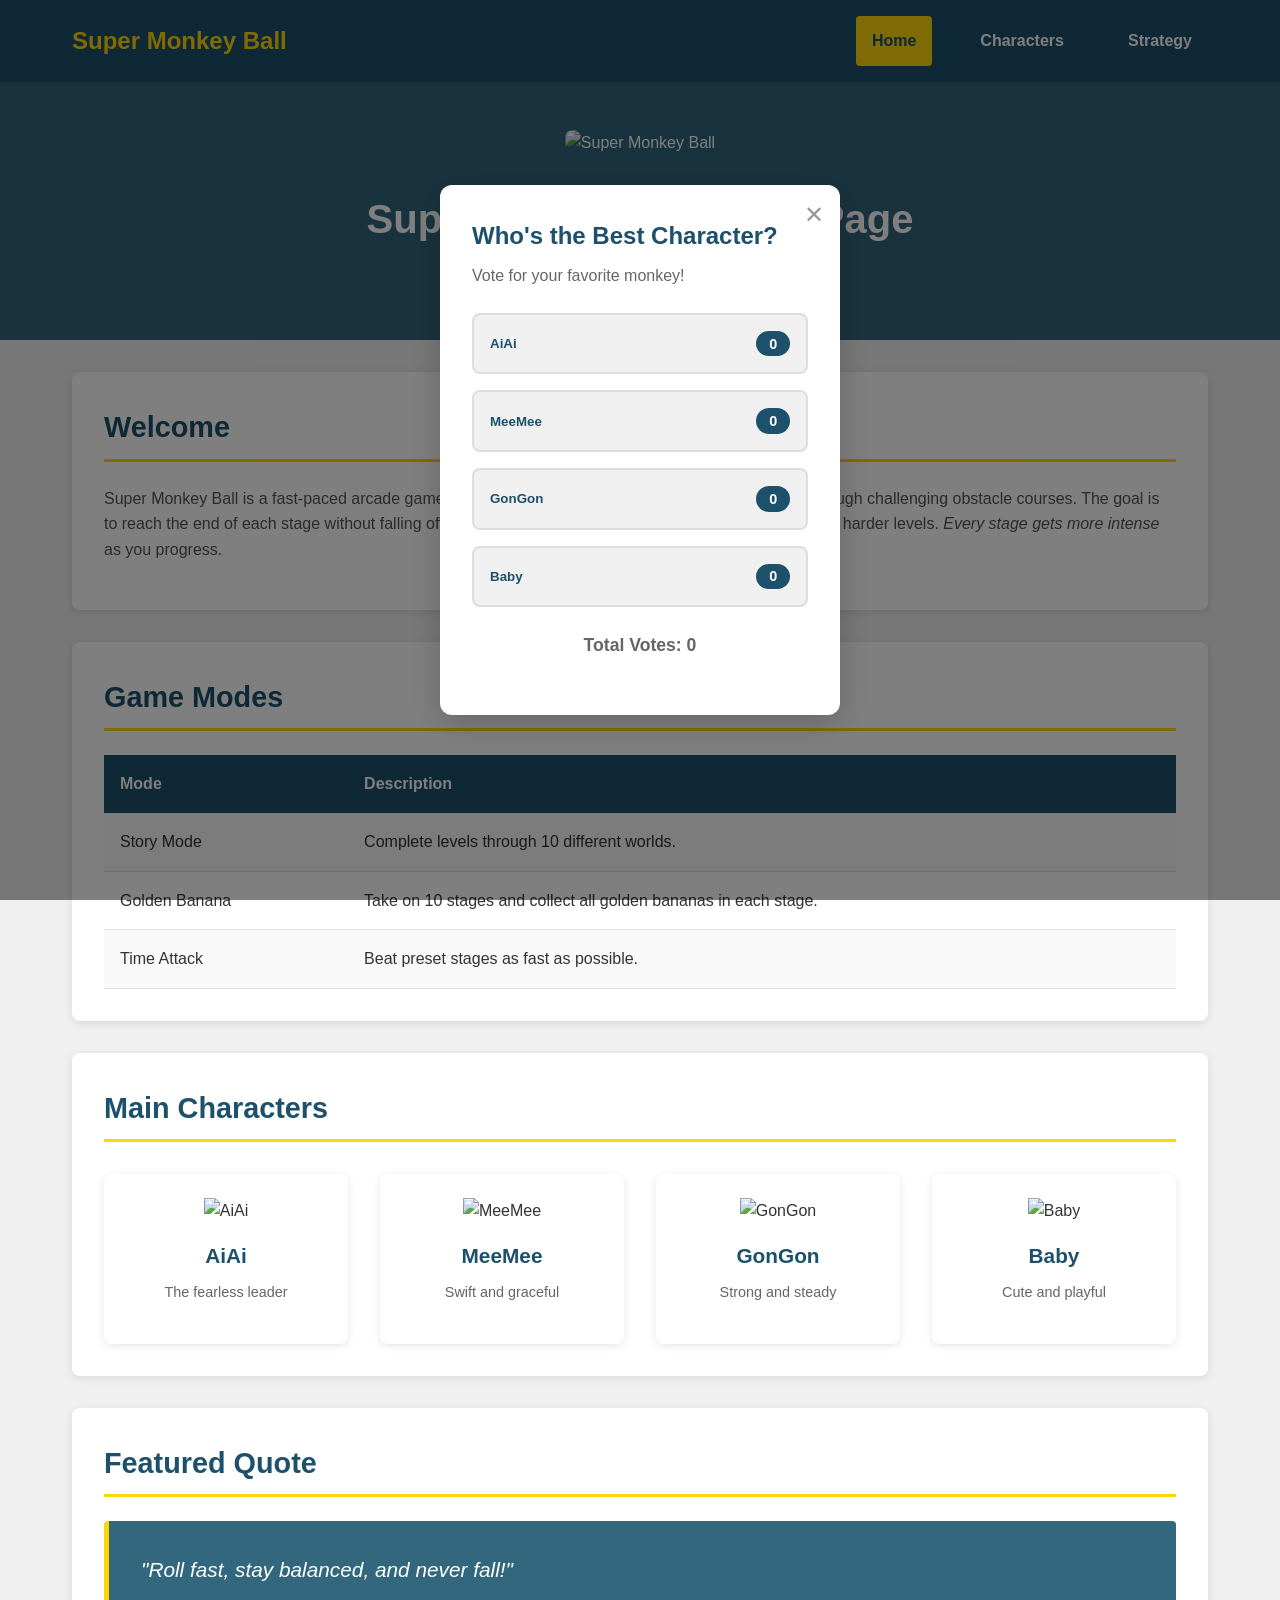
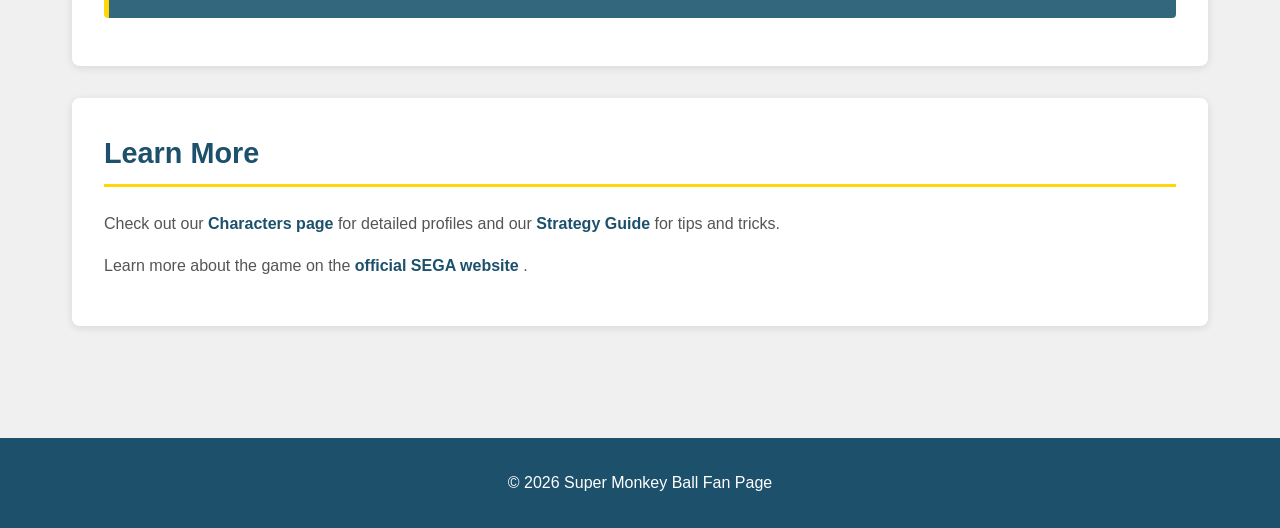
==== index.html @ 5df1671c "big change" ====
<!DOCTYPE html>
<html lang="en">
<head>
    <meta charset="UTF-8">
    <meta name="viewport" content="width=device-width, initial-scale=1.0">
    <title>Super Monkey Ball Fan Page</title>
    <link rel="stylesheet" href="styles.css">
</head>
 
<body>
    <nav class="navbar">
        <div class="nav-container">
            <div class="logo">Super Monkey Ball</div>
            <ul class="nav-links">
                <li><a href="index.html" class="active">Home</a></li>
                <li><a href="characters.html">Characters</a></li>
                <li><a href="strategy.html">Strategy</a></li>
            </ul>
        </div>
    </nav>
 
    <header>
        <img src="https://assets.nintendo.com/image/upload/c_fill,w_1200/q_auto:best/f_auto/dpr_2.0/store/software/switch/70010000032056/c6011fb28aaae46f72438d72462bf6c32a86473451c15233cfb8859028956b07" alt="Super Monkey Ball" class="header-image">
        <h1>Super Monkey Ball Fan Page</h1>
        <h2>The Ultimate Monkey Adventure</h2>
    </header>
 
    <main class="container">
        <section>
            <h2>Welcome</h2>
            <p>
                Super Monkey Ball is a fast-paced arcade game where you guide monkeys inside transparent balls through challenging obstacle courses. The goal is to reach the end of each stage without falling off. 
                <b>This game requires skill and patience</b>, especially on harder levels. 
                <i>Every stage gets more intense</i> as you progress.
            </p>
        </section>
 
        <section>
            <h2>Game Modes</h2>
            <table>
                <tr>
                    <th>Mode</th>
                    <th>Description</th>
                </tr>
                <tr>
                    <td>Story Mode</td>
                    <td>Complete levels through 10 different worlds.</td>
                </tr>
                <tr>
                    <td>Golden Banana</td>
                    <td>Take on 10 stages and collect all golden bananas in each stage.</td>
                </tr>
                <tr>
                    <td>Time Attack</td>
                    <td>Beat preset stages as fast as possible.</td>
                </tr>
            </table>
        </section>
 
        <section>
            <h2>Main Characters</h2>
            <div class="characters-grid">
                <div class="character" onmouseover="this.querySelector('img').src='Images/aiai.gif'" onmouseout="this.querySelector('img').src='https://bananapedia.wiki.gg/images/thumb/AiAiBR2024.webp/300px-AiAiBR2024.webp?881cb6'">
                    <img src="https://bananapedia.wiki.gg/images/thumb/AiAiBR2024.webp/300px-AiAiBR2024.webp?881cb6" alt="AiAi">
                    <h3>AiAi</h3>
                    <p>The fearless leader</p>
                </div>
                <div class="character" onmouseover="this.querySelector('img').src='Images/meme.gif'" onmouseout="this.querySelector('img').src='https://static.wikia.nocookie.net/supermonkeyball/images/f/f0/MeeMee_SMB3D-2.png/revision/latest?cb=20150226001448'">
                    <img src="https://static.wikia.nocookie.net/supermonkeyball/images/f/f0/MeeMee_SMB3D-2.png/revision/latest?cb=20150226001448" alt="MeeMee">
                    <h3>MeeMee</h3>
                    <p>Swift and graceful</p>
                </div>
                <div class="character" onmouseover="this.querySelector('img').src='Images/gongon.gif'" onmouseout="this.querySelector('img').src='https://bananapedia.wiki.gg/images/GonGonBR24.webp?f4a90c'">
                    <img src="https://bananapedia.wiki.gg/images/GonGonBR24.webp?f4a90c" alt="GonGon">
                    <h3>GonGon</h3>
                    <p>Strong and steady</p>
                </div>
                <div class="character" onmouseover="this.querySelector('img').src='Images/baby.gif'" onmouseout="this.querySelector('img').src='https://static.wikia.nocookie.net/supermonkeyball/images/1/16/7a7a2103befd8aefa815bb9f9ae39bff-1.png/revision/latest?cb=20230211093350'">
                    <img src="https://static.wikia.nocookie.net/supermonkeyball/images/1/16/7a7a2103befd8aefa815bb9f9ae39bff-1.png/revision/latest?cb=20230211093350" alt="Baby">
                    <h3>Baby</h3>
                    <p>Cute and playful</p>
                </div>
            </div>
        </section>
 
        <section>
            <h2>Featured Quote</h2>
            <blockquote>
                "Roll fast, stay balanced, and never fall!"
            </blockquote>
        </section>
 
        <section>
            <h2>Learn More</h2>
            <p>
                Check out our <a href="characters.html">Characters page</a> for detailed profiles and our <a href="strategy.html">Strategy Guide</a> for tips and tricks.
            </p>
            <p>
                Learn more about the game on the 
                <a href="https://www.sega.com/super-monkey-ball/super-monkey-ball-banana-mania" target="_blank">
                    official SEGA website
                </a>.
            </p>
        </section>
    </main>
 
    <!-- Character Poll Popup -->
    <div id="pollModal" class="poll-modal">
        <div class="poll-content">
            <button class="close-poll" onclick="closePoll()">✕</button>
            <h3>Who's the Best Character?</h3>
            <p>Vote for your favorite monkey!</p>
            
            <div class="poll-options">
                <button class="poll-btn" onclick="vote('aiai')">
                    <span>AiAi</span>
                    <span class="vote-count" id="aiai-votes">0</span>
                </button>
                <button class="poll-btn" onclick="vote('meme')">
                    <span>MeeMee</span>
                    <span class="vote-count" id="meme-votes">0</span>
                </button>
                <button class="poll-btn" onclick="vote('gongon')">
                    <span>GonGon</span>
                    <span class="vote-count" id="gongon-votes">0</span>
                </button>
                <button class="poll-btn" onclick="vote('baby')">
                    <span>Baby</span>
                    <span class="vote-count" id="baby-votes">0</span>
                </button>
            </div>
            
            <p class="total-votes">Total Votes: <span id="total-votes">0</span></p>
        </div>
    </div>
 
    <script>
        // Initialize poll votes from localStorage
        function initPoll() {
            const votes = {
                aiai: parseInt(localStorage.getItem('aiai_votes') || '0'),
                meme: parseInt(localStorage.getItem('meme_votes') || '0'),
                gongon: parseInt(localStorage.getItem('gongon_votes') || '0'),
                baby: parseInt(localStorage.getItem('baby_votes') || '0')
            };
            
            document.getElementById('aiai-votes').textContent = votes.aiai;
            document.getElementById('meme-votes').textContent = votes.meme;
            document.getElementById('gongon-votes').textContent = votes.gongon;
            document.getElementById('baby-votes').textContent = votes.baby;
            
            const total = votes.aiai + votes.meme + votes.gongon + votes.baby;
            document.getElementById('total-votes').textContent = total;
        }
        
        function vote(character) {
            // Check if user has already voted
            if (localStorage.getItem('has_voted') === 'true') {
                alert('Thanks for the vote!');
                return;
            }
            
            const currentVotes = parseInt(localStorage.getItem(character + '_votes') || '0');
            localStorage.setItem(character + '_votes', currentVotes + 1);
            localStorage.setItem('has_voted', 'true');
            
            // Show thank you message
            showThankYou();
            initPoll();
        }
        
        function showThankYou() {
            const subtitle = document.querySelector('.poll-content p:first-of-type');
            const pollOptions = document.querySelector('.poll-options');
            
            subtitle.style.display = 'none';
            pollOptions.style.display = 'none';
            
            const thankYou = document.createElement('div');
            thankYou.className = 'thank-you-message';
            thankYou.innerHTML = '<p>Thanks for the vote!</p><p style="font-size: 0.9rem; color: #999; margin-top: 0.5rem;">Right now there\'s no server to store these votes, but it\'s the spirit that counts!</p>';
            
            const pollContent = document.querySelector('.poll-content');
            const h3 = pollContent.querySelector('h3');
            h3.parentNode.insertBefore(thankYou, h3.nextSibling);
        }
        
        function closePoll() {
            document.getElementById('pollModal').style.display = 'none';
        }
        
        // Show poll on page load
        window.onload = function() {
            initPoll();
            document.getElementById('pollModal').style.display = 'flex';
            
            // If user already voted
            if (localStorage.getItem('has_voted') === 'true') {
                showThankYou();
            }
        };
    </script>
 
    <footer>
        <p>&copy; 2026 Super Monkey Ball Fan Page</p>
    </footer>
 
</body>
</html>
---- styles.css ----
* {
    margin: 0;
    padding: 0;
    box-sizing: border-box;
}
 
body {
    font-family: Arial, sans-serif;
    background-color: #f0f0f0;
    color: #333;
    line-height: 1.6;
}
 
/* Navigation */
.navbar {
    background-color: #1d506b;
    padding: 1rem 0;
    position: sticky;
    top: 0;
    z-index: 1000;
    box-shadow: 0 2px 5px rgba(0, 0, 0, 0.1);
}
 
.nav-container {
    max-width: 1200px;
    margin: 0 auto;
    padding: 0 2rem;
    display: flex;
    justify-content: space-between;
    align-items: center;
}
 
.logo {
    font-size: 1.5rem;
    font-weight: bold;
    color: #ffd60a;
}
 
.nav-links {
    display: flex;
    list-style: none;
    gap: 2rem;
}
 
.nav-links a {
    color: white;
    text-decoration: none;
    font-weight: 600;
    padding: 0.75rem 1rem;
    border-radius: 4px;
    transition: all 0.3s ease;
    display: block;
}
 
.nav-links a:hover {
    background-color: #ffd60a;
    color: #1d506b;
    transform: translateY(-2px);
    box-shadow: 0 4px 8px rgba(0, 0, 0, 0.2);
}
 
.nav-links a.active {
    background-color: #ffd60a;
    color: #1d506b;
}
 
/* Header */
header {
    background-color: #33677d;
    color: white;
    padding: 3rem 2rem;
    text-align: center;
}
 
header img {
    width: 400px;
    height: 200px;
    object-fit: cover;
    margin-bottom: 2rem;
    border-radius: 8px;
}
 
header h1 {
    font-size: 2.5rem;
    margin-bottom: 0.5rem;
}
 
header h2 {
    font-size: 1.3rem;
    font-weight: normal;
    color: #ffd60a;
}
 
/* Container */
.container {
    max-width: 1200px;
    margin: 0 auto;
    padding: 2rem;
}
 
/* Sections */
section {
    background-color: white;
    margin-bottom: 2rem;
    padding: 2rem;
    border-radius: 8px;
    box-shadow: 0 2px 8px rgba(0, 0, 0, 0.1);
}
 
section h2 {
    color: #1d506b;
    margin-bottom: 1.5rem;
    font-size: 1.8rem;
    border-bottom: 3px solid #ffd60a;
    padding-bottom: 0.5rem;
}
 
section p {
    margin-bottom: 1rem;
    color: #555;
}
 
section ul {
    margin-left: 2rem;
    margin-bottom: 1rem;
}
 
section li {
    margin-bottom: 0.5rem;
    color: #555;
}
 
/* Links */
a {
    color: #1d506b;
    text-decoration: none;
    font-weight: 600;
}
 
a:hover {
    text-decoration: underline;
    color: #ff6b35;
}
 
/* Table */
table {
    width: 100%;
    border-collapse: collapse;
    margin-top: 1rem;
}
 
th {
    background-color: #1d506b;
    color: white;
    padding: 1rem;
    text-align: left;
}
 
td {
    padding: 1rem;
    border-bottom: 1px solid #ddd;
}
 
tr:nth-child(even) {
    background-color: #f9f9f9;
}
 
tr:hover {
    background-color: #f0f0f0;
}
 
/* Characters Grid */
.characters-grid {
    display: grid;
    grid-template-columns: repeat(auto-fit, minmax(200px, 1fr));
    gap: 2rem;
    margin-top: 2rem;
}
 
.character {
    text-align: center;
    background-color: white;
    padding: 1.5rem;
    border-radius: 8px;
    box-shadow: 0 2px 8px rgba(0, 0, 0, 0.1);
}
 
.character img {
    width: 100%;
    height: 200px;
    object-fit: contain;
    margin-bottom: 1rem;
}
 
.character h3 {
    color: #1d506b;
    margin-bottom: 0.5rem;
    font-size: 1.3rem;
}
 
.character p {
    color: #666;
    font-size: 0.9rem;
}
 
/* Character Profile */
.character-profile {
    display: flex;
    gap: 2rem;
    align-items: flex-start;
    background-color: #f9f9f9;
    padding: 2rem;
    border-radius: 8px;
    margin: 1rem 0;
}
 
.character-profile img {
    width: 250px;
    height: 250px;
    object-fit: contain;
    flex-shrink: 0;
}
 
.profile-text p {
    margin-bottom: 0.8rem;
    color: #555;
}
 
@media (max-width: 768px) {
    .character-profile {
        flex-direction: column;
        align-items: center;
        text-align: center;
    }
 
    .character-profile img {
        width: 200px;
        height: 200px;
    }
 
    header h1 {
        font-size: 1.8rem;
    }
 
    .nav-links {
        gap: 1rem;
    }
 
    .nav-links a {
        padding: 0.5rem 0.8rem;
        font-size: 0.9rem;
    }
 
    .characters-grid {
        grid-template-columns: repeat(auto-fit, minmax(150px, 1fr));
        gap: 1rem;
    }
}
 
/* Blockquote */
blockquote {
    background-color: #33677d;
    color: white;
    padding: 2rem;
    border-left: 5px solid #ffd60a;
    font-size: 1.3rem;
    font-style: italic;
    margin: 1rem 0;
    border-radius: 4px;
}
 
/* Strategy with Images */
.strat-image {
    display: flex;
    gap: 2rem;
    align-items: flex-start;
}
 
.strat-image img {
    width: 250px;
    height: 250px;
    object-fit: contain;
    flex-shrink: 0;
    border: 2px solid #1d506b;
    border-radius: 8px;
    transition: transform 0.3s ease, box-shadow 0.3s ease;
}
 
.strat-image img:hover {
    transform: scale(1.05);
    box-shadow: 0 4px 12px rgba(0, 0, 0, 0.15);
}
 
.strategy-text {
    flex: 1;
}
 
@media (max-width: 768px) {
    .strat-image {
        flex-direction: column;
        align-items: center;
        text-align: center;
    }
 
    .strat-image img {
        width: 200px;
        height: 200px;
    }
}
 
/* Footer */
footer {
    background-color: #1d506b;
    color: white;
    text-align: center;
    padding: 2rem;
    margin-top: 3rem;
}
 
footer p {
    margin: 0;
}
 
/* Poll Modal Styling */
.poll-modal {
    display: none;
    position: fixed;
    z-index: 2000;
    left: 0;
    top: 0;
    width: 100%;
    height: 100%;
    background-color: rgba(0, 0, 0, 0.5);
    justify-content: center;
    align-items: center;
}
 
.poll-content {
    background-color: white;
    padding: 2rem;
    border-radius: 12px;
    box-shadow: 0 8px 32px rgba(0, 0, 0, 0.2);
    max-width: 400px;
    width: 90%;
    position: relative;
}
 
.close-poll {
    position: absolute;
    top: 1rem;
    right: 1rem;
    background: none;
    border: none;
    font-size: 1.5rem;
    cursor: pointer;
    color: #999;
    transition: color 0.3s ease;
}
 
.close-poll:hover {
    color: #333;
}
 
.poll-content h3 {
    color: #1d506b;
    margin-bottom: 0.5rem;
    font-size: 1.5rem;
}
 
.poll-content p {
    color: #666;
    margin-bottom: 1.5rem;
}
 
.poll-options {
    display: flex;
    flex-direction: column;
    gap: 1rem;
    margin-bottom: 1.5rem;
}
 
.poll-btn {
    background-color: #f0f0f0;
    border: 2px solid #ddd;
    padding: 1rem;
    border-radius: 8px;
    cursor: pointer;
    display: flex;
    justify-content: space-between;
    align-items: center;
    transition: all 0.3s ease;
    font-weight: 600;
    color: #1d506b;
}
 
.poll-btn:hover {
    background-color: #ffd60a;
    border-color: #1d506b;
    transform: scale(1.02);
}
 
.vote-count {
    background-color: #1d506b;
    color: white;
    padding: 0.3rem 0.8rem;
    border-radius: 20px;
    font-size: 0.9rem;
}
 
.total-votes {
    text-align: center;
    color: #1d506b;
    font-weight: 600;
    font-size: 1.1rem;
}
 
.thank-you-message {
    text-align: center;
    padding: 1.5rem;
    background-color: #f0f0f0;
    border-radius: 8px;
    margin: 1rem 0;
}
 
.thank-you-message p {
    color: #1d506b;
    font-weight: 600;
    font-size: 1.1rem;
    margin: 0;
}
 
/*hover effects */
section {
    transition: transform 0.3s ease, box-shadow 0.3s ease;
}
 
section:hover {
    transform: translateY(-5px);
    box-shadow: 0 4px 16px rgba(0, 0, 0, 0.15);
}
 
.character:hover {
    transform: scale(1.05);
    box-shadow: 0 6px 16px rgba(0, 0, 0, 0.2);
}
 
.character-profile:hover {
    box-shadow: 0 6px 16px rgba(0, 0, 0, 0.15);
}
 
a:active {
    transform: scale(0.98);
}
 
/* Smooth page fade in */
@keyframes fadeIn {
    from {
        opacity: 0;
    }
    to {
        opacity: 1;
    }
}
 
section {
    animation: fadeIn 1s ease-out;
    opacity: 0;
    animation-fill-mode: forwards;
}
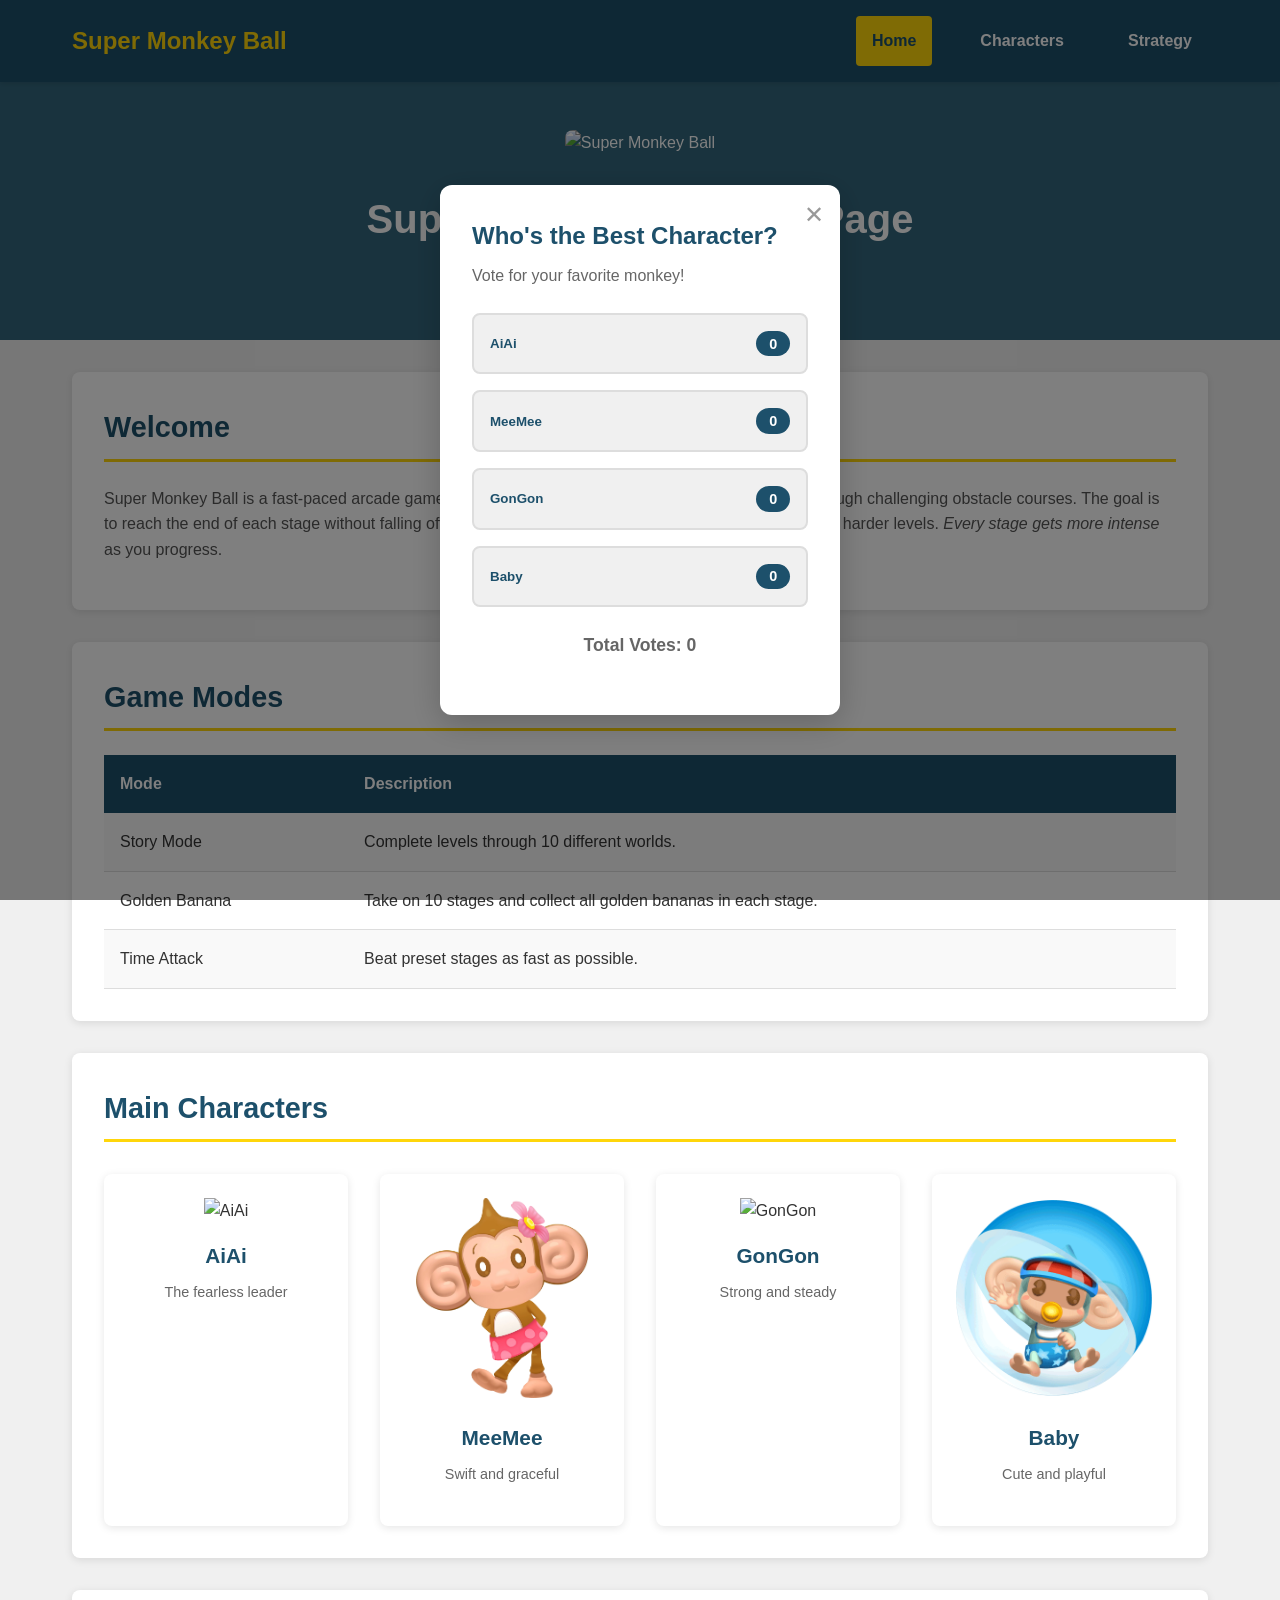
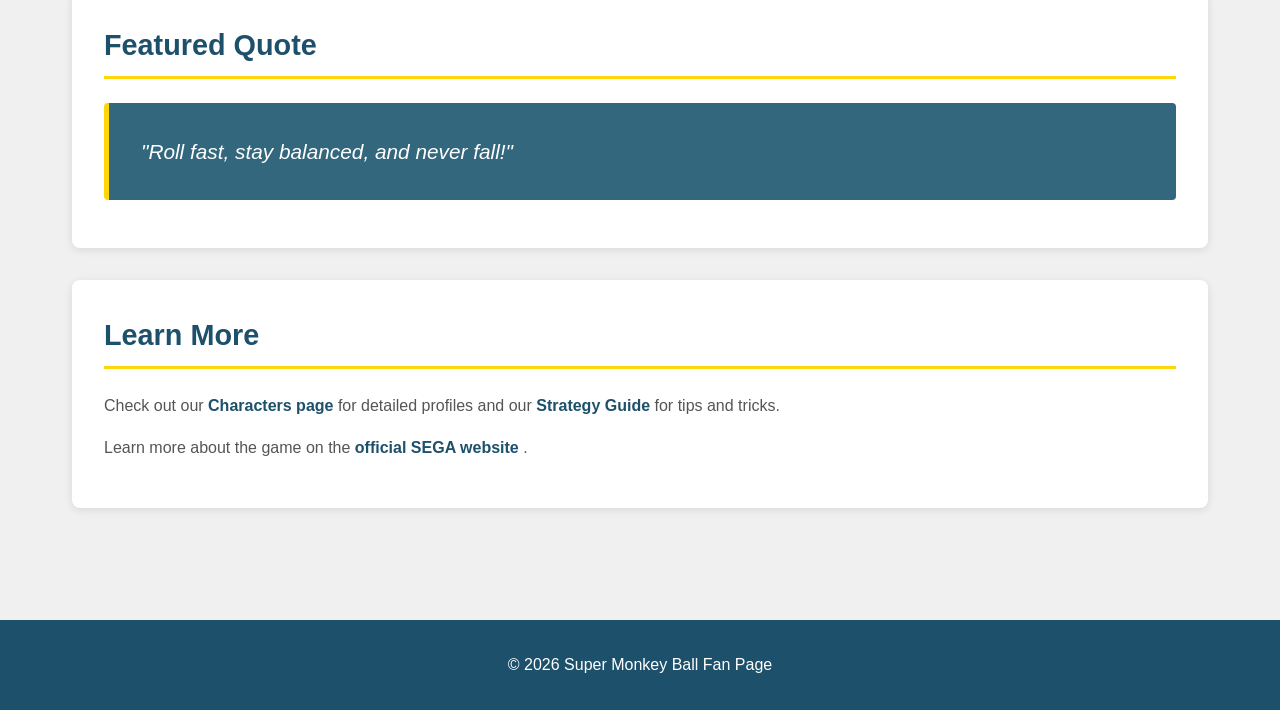
==== commit 4da21075: "bingo" ====
--- a/index.html
+++ b/index.html
@@ -66,7 +66,7 @@
                     <p>The fearless leader</p>
                 </div>
                 <div class="character" onmouseover="this.querySelector('img').src='Images/meme.gif'" onmouseout="this.querySelector('img').src='https://static.wikia.nocookie.net/supermonkeyball/images/f/f0/MeeMee_SMB3D-2.png/revision/latest?cb=20150226001448'">
-                    <img src="https://static.wikia.nocookie.net/supermonkeyball/images/f/f0/MeeMee_SMB3D-2.png/revision/latest?cb=20150226001448" alt="MeeMee">
+                    <img src="Images/MeeMee_SMB3D-2.webp" alt="MeeMee">
                     <h3>MeeMee</h3>
                     <p>Swift and graceful</p>
                 </div>
@@ -76,7 +76,7 @@
                     <p>Strong and steady</p>
                 </div>
                 <div class="character" onmouseover="this.querySelector('img').src='Images/baby.gif'" onmouseout="this.querySelector('img').src='https://static.wikia.nocookie.net/supermonkeyball/images/1/16/7a7a2103befd8aefa815bb9f9ae39bff-1.png/revision/latest?cb=20230211093350'">
-                    <img src="https://static.wikia.nocookie.net/supermonkeyball/images/1/16/7a7a2103befd8aefa815bb9f9ae39bff-1.png/revision/latest?cb=20230211093350" alt="Baby">
+                    <img src="Images/Baby.jpg" alt="Baby">
                     <h3>Baby</h3>
                     <p>Cute and playful</p>
                 </div>
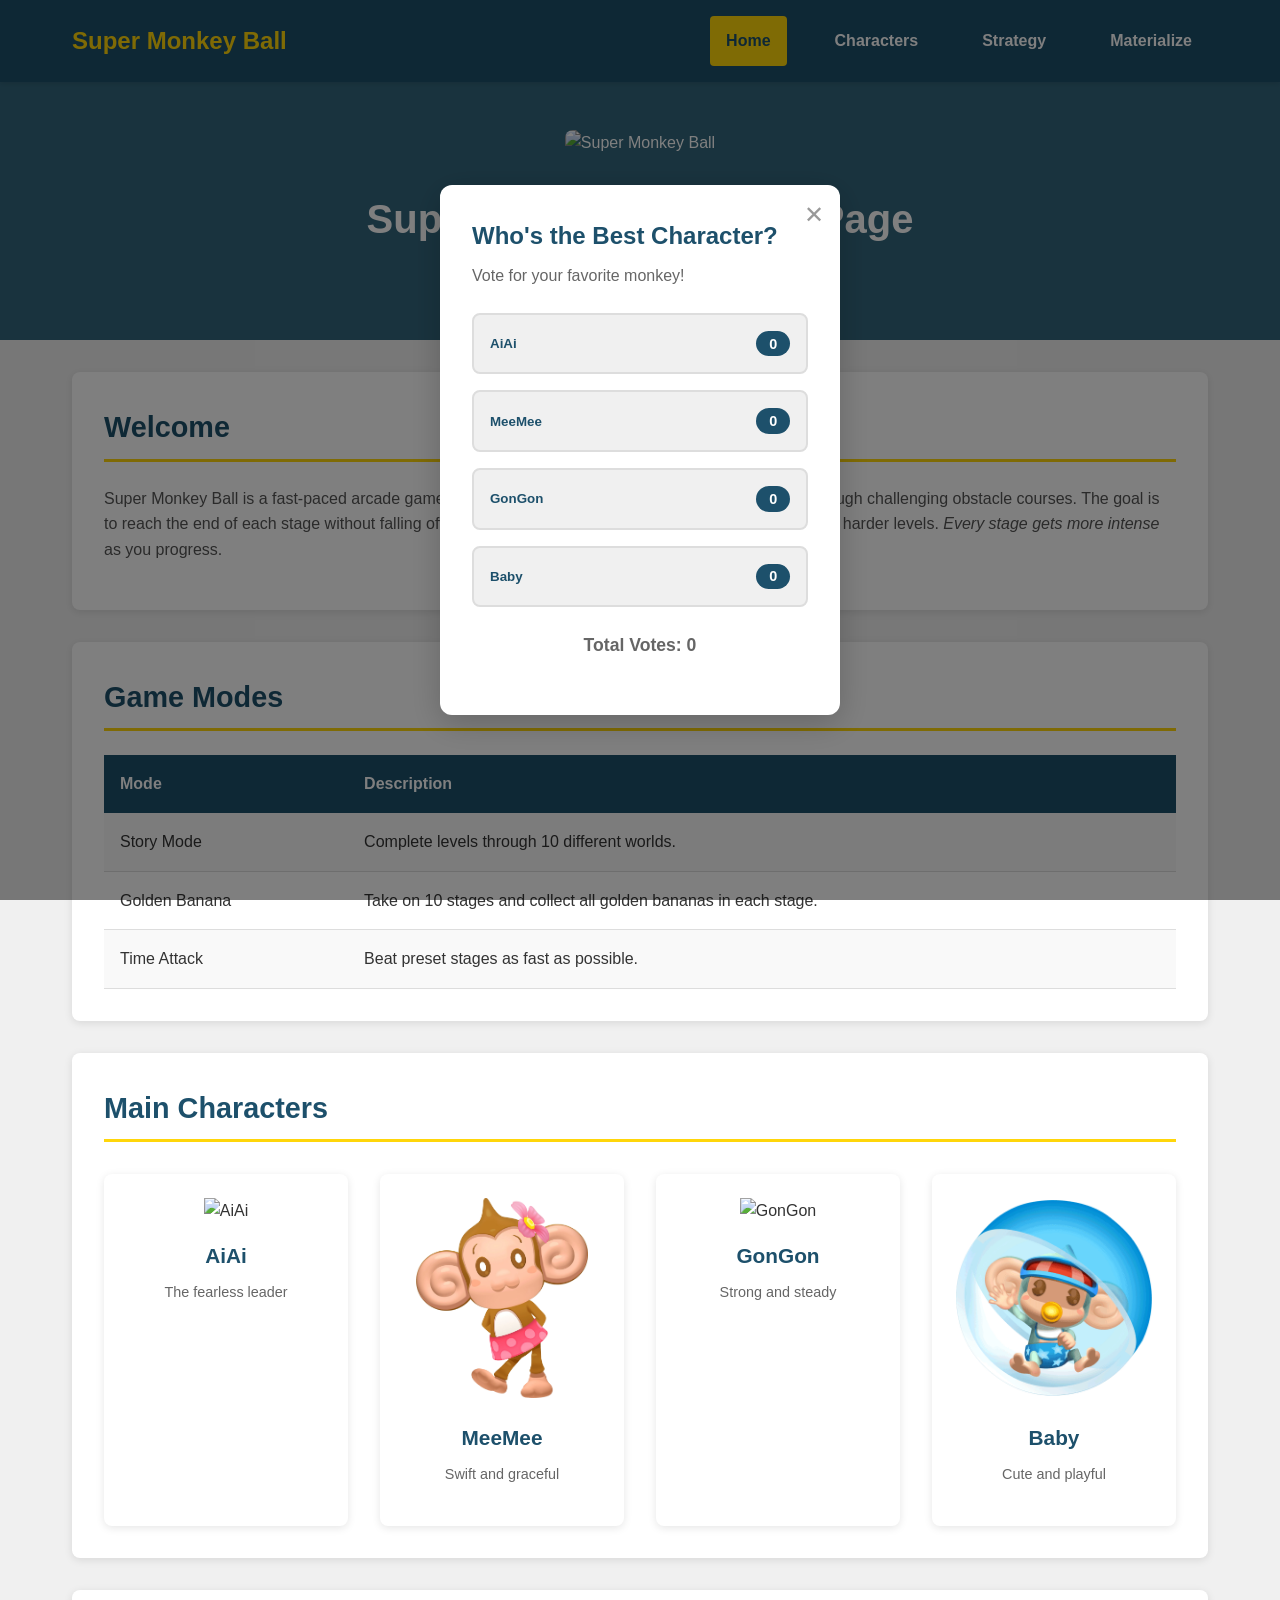
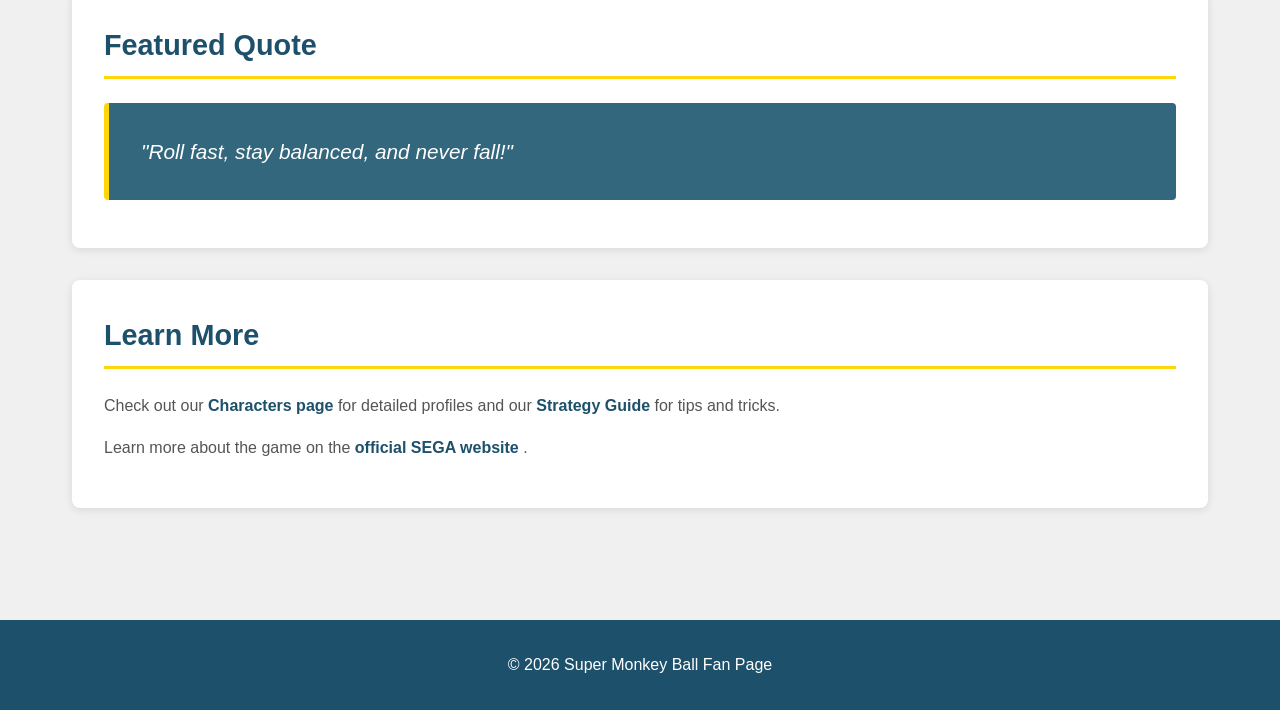
==== commit 3c308c8c: "awda" ====
--- a/index.html
+++ b/index.html
@@ -15,6 +15,7 @@
                 <li><a href="index.html" class="active">Home</a></li>
                 <li><a href="characters.html">Characters</a></li>
                 <li><a href="strategy.html">Strategy</a></li>
+                <li><a href="materialize.html">Materialize</a></li>
             </ul>
         </div>
     </nav>
@@ -65,7 +66,7 @@
                     <h3>AiAi</h3>
                     <p>The fearless leader</p>
                 </div>
-                <div class="character" onmouseover="this.querySelector('img').src='Images/meme.gif'" onmouseout="this.querySelector('img').src='https://static.wikia.nocookie.net/supermonkeyball/images/f/f0/MeeMee_SMB3D-2.png/revision/latest?cb=20150226001448'">
+                <div class="character" onmouseover="this.querySelector('img').src='Images/meme.gif'" onmouseout="this.querySelector('img').src='Images/MeeMee_SMB3D-2.webp'">
                     <img src="Images/MeeMee_SMB3D-2.webp" alt="MeeMee">
                     <h3>MeeMee</h3>
                     <p>Swift and graceful</p>
@@ -75,7 +76,7 @@
                     <h3>GonGon</h3>
                     <p>Strong and steady</p>
                 </div>
-                <div class="character" onmouseover="this.querySelector('img').src='Images/baby.gif'" onmouseout="this.querySelector('img').src='https://static.wikia.nocookie.net/supermonkeyball/images/1/16/7a7a2103befd8aefa815bb9f9ae39bff-1.png/revision/latest?cb=20230211093350'">
+                <div class="character" onmouseover="this.querySelector('img').src='Images/baby.gif'" onmouseout="this.querySelector('img').src='Images/Baby.jpg'"> 
                     <img src="Images/Baby.jpg" alt="Baby">
                     <h3>Baby</h3>
                     <p>Cute and playful</p>
